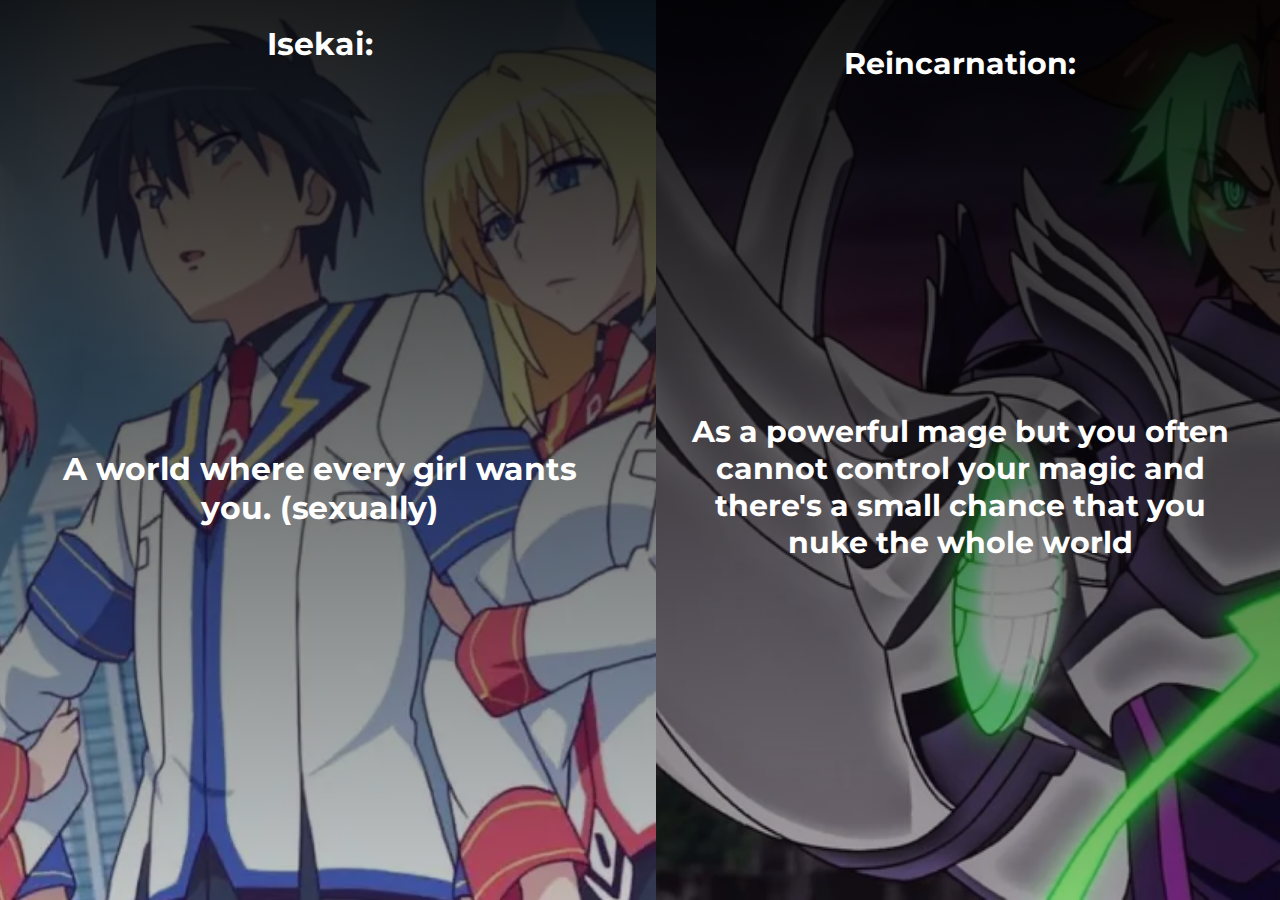
==== index.html @ 97cdf6c4 "Core Commit" ====
<!DOCTYPE html>
<html lang="en">
<head>
    <meta charset="UTF-8">
    <meta http-equiv="X-UA-Compatible" content="IE=edge">
    <meta name="viewport" content="width=device-width, initial-scale=1.0">
    <title>Isekai or Reincarnation</title>
    <link rel="shortcut icon" href="favicon.ico" type="image/x-icon">
    <script src="./index.js" defer></script>
    <link rel="stylesheet" href="style.css">
    <link rel="stylesheet" href="mobile.css">
</head>
<body>
    <div id="gamecanvas">
       <div id="option1">
            <p class="opt1ab">Isekai:</p>
            <p id="option1title">Option1</p>
       </div>
       <div id="option2">
            <p class="opt2ab">Reincarnation:</p>
            <p id="option2title">Option2</p>
       </div> 
    </div>
</body>
</html>
---- style.css ----
@font-face {
    font-family: "Montserrant";
    src: url('./fonts/Montserrat-Bold.ttf');
}

* {
    padding: 0;
    margin: 0;
    box-sizing: border-box;
    overflow: hidden;
}

html {
    background-color: black;
}

div {
    height: 100vh;
}

#gamecanvas {
    display: flex;
    position: relative;
}

#option1 {
    transition: 0.2s ease-in-out;
    background: linear-gradient(rgba(0, 0, 0, 0.9), rgba(0, 0, 0, 0.9));
    background-position: center;
    background-repeat: no-repeat;
    background-size: cover;
    max-width: 50%;
    flex-grow: 1;
    word-wrap: break-word;
}

#option2 {
    transition: 0.2s ease-in-out;
    background: linear-gradient(rgba(0, 0, 0, 0.9), rgba(0, 0, 0, 0.9));
    background-position: center;
    background-repeat: no-repeat;
    background-size: cover;
    max-width: 50%;
    flex-grow: 1;
    word-wrap: break-word;
}

#option1:hover, #option2:hover {
    scale: 105%;
}

#option1title, #option2title {
    margin: 0px 50px;
    position: relative;
    top: 50%;
    text-align: center;
    transform: translateY(-50%);   
    font-family: "Montserrant";
    color: white;
    font-size: 30px;
}

.opt1ab, .opt2ab {
    position: relative;
    font-family: "Montserrant";
    color: white;
    top: 5%;
    font-size: 30px;
    text-align: center;
}

@keyframes fade-out {
    from {
      opacity: 100%;
    }
    to {
      opacity: 0%;
    }
}
  
@keyframes fade-in {
    from {
      opacity: 0%;
    }
    to {
      opacity: 100%;
    }
}
---- mobile.css ----
@font-face {
    font-family: "Montserrat";
    src: url('./fonts/Montserrat-Bold.ttf');
    font-weight: 600;
}

@media only screen and (max-width: 500px) {
    #gamecanvas {
        display: block;
    }

    #option1 {
        width: 100vh;
        max-width: 100%;
        max-height: 50%;
    }
    
    #option2 {
        width: 100vh;
        max-height: 50%;
        max-width: 100%;
    }
    
    #option1:hover, #option2:hover {
        scale: 105%;
    }
    
    #option1title, #option2title {
        margin: 0px 20px;
        font-size: 20px;
    }
    
    .opt1ab, .opt2ab {
        font-size: 20px;
    }
}
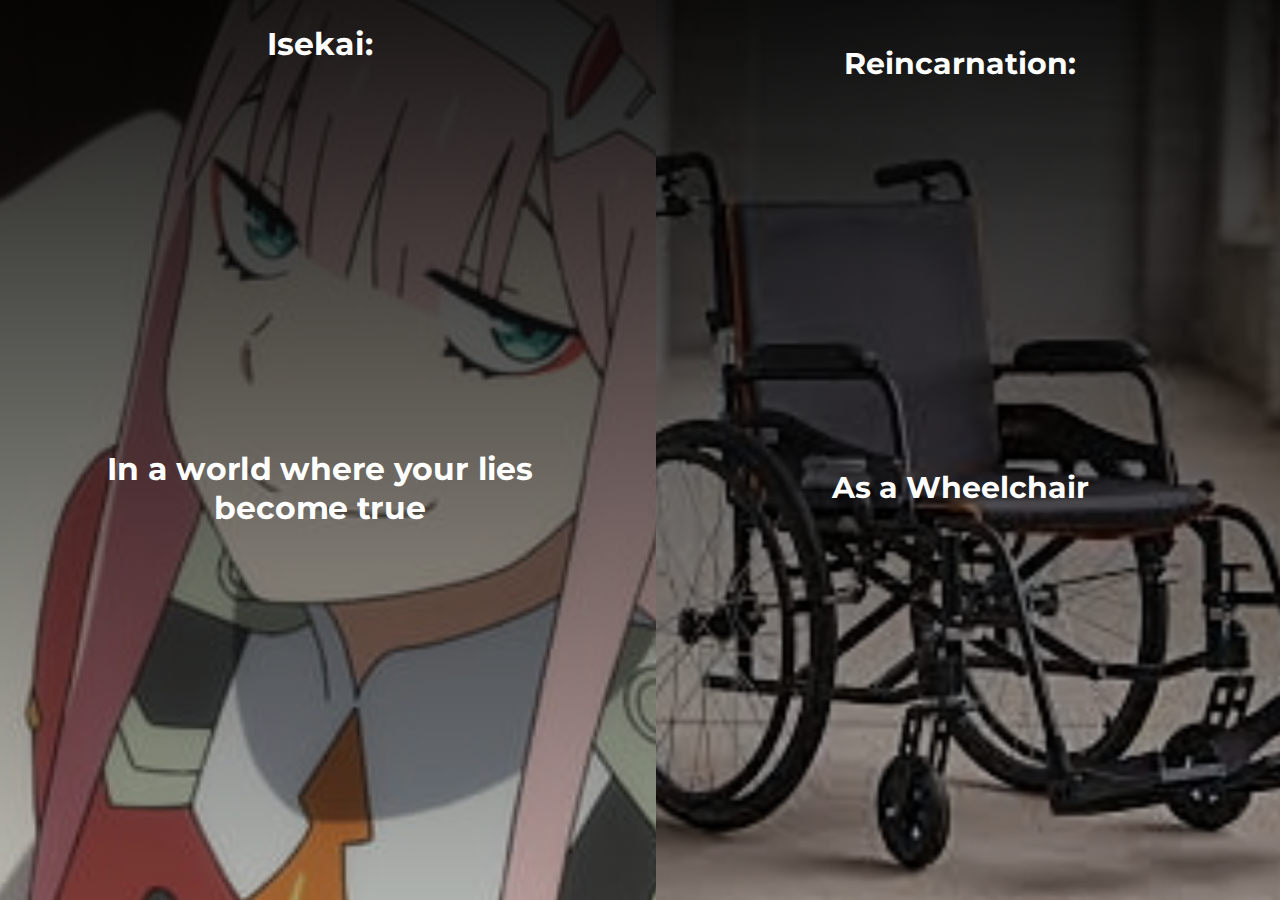
==== commit ddcb08b0: "Meta embed added for sharing" ====
--- a/index.html
+++ b/index.html
@@ -1,3 +1,8 @@
+<!--
+    Credits: https://github.com/Copy05/IsikaiOrReincarnation#credits
+    Copyright 2023 Copy05. All Rights Reserved.
+-->
+
 <!DOCTYPE html>
 <html lang="en">
 <head>
@@ -9,6 +14,12 @@
     <script src="./index.js" defer></script>
     <link rel="stylesheet" href="style.css">
     <link rel="stylesheet" href="mobile.css">
+
+    <meta content="en-us" property="locale"/>
+    <meta content="IsekaiOrReincarnation" property="site_name">
+    <meta content="IsekaiOrReincarnation" property="og:title">
+    <meta content="Would you like to be isekai'd to that universe or reincarnated as that entity. The Anime would you rather game." property="og:description">
+    <meta content="#5b2ed9" data-react-helmet="true" name="theme-color">
 </head>
 <body>
     <div id="gamecanvas">
--- a/style.css
+++ b/style.css
@@ -69,6 +69,26 @@
     text-align: center;
 }
 
+.errorpagecenter {
+    animation: fade-in 1.5s ease-in;
+    transform: translate(-50%, 50%);
+    position: absolute;
+    left: 50%;
+    font-family: "Montserrant";
+    font-size: 80px;
+    color: white;
+}
+
+.epctext:hover {
+    opacity: 60%;
+}
+
+.epctext, .epctext:visited {
+    transition: 0.2s;
+    text-decoration: none;
+    color: white;
+}
+
 @keyframes fade-out {
     from {
       opacity: 100%;
--- a/mobile.css
+++ b/mobile.css
@@ -24,13 +24,12 @@
     #option1:hover, #option2:hover {
         scale: 105%;
     }
+
+    #option1title, #option2title, .opt1ab, .opt2ab {
+        font-size: 18px;
+    }
     
     #option1title, #option2title {
         margin: 0px 20px;
-        font-size: 20px;
-    }
-    
-    .opt1ab, .opt2ab {
-        font-size: 20px;
     }
 }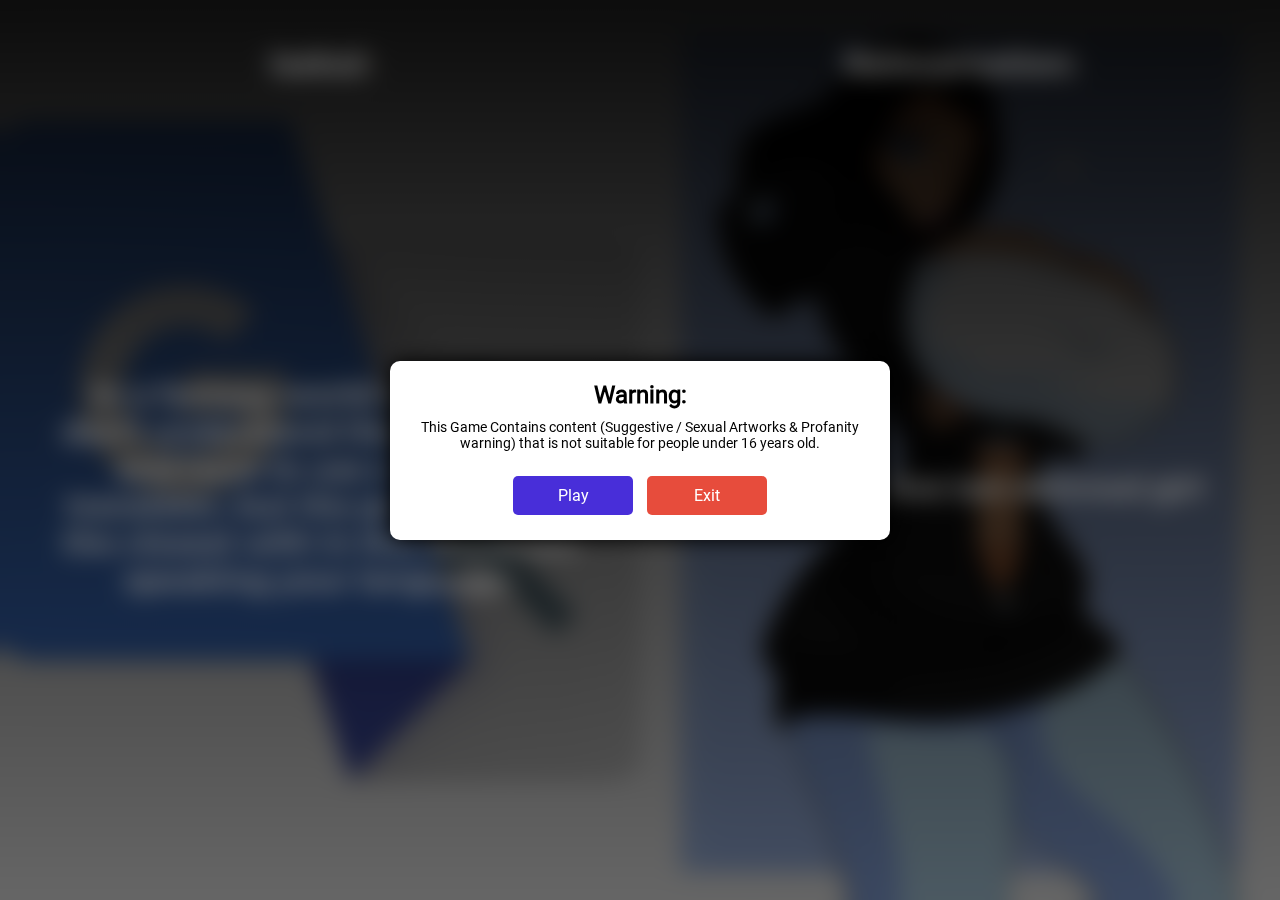
==== commit f77c8bff: "added a warning modal." ====
--- a/index.html
+++ b/index.html
@@ -12,8 +12,13 @@
     <title>Isekai or Reincarnation</title>
     <link rel="shortcut icon" href="favicon.ico" type="image/x-icon">
     <script src="./index.js" defer></script>
+    <script src="./utils.js" defer></script>
+
+    <link rel="preload" href="modal.css" as="style">
+
     <link rel="stylesheet" href="style.css">
     <link rel="stylesheet" href="mobile.css">
+    <link rel="stylesheet" href="modal.css">
 
     <meta content="en-us" property="locale"/>
     <meta content="IsekaiOrReincarnation" property="site_name">
@@ -22,15 +27,55 @@
     <meta content="#5b2ed9" data-react-helmet="true" name="theme-color">
 </head>
 <body>
-    <div id="gamecanvas">
-       <div id="option1">
+    <div id="gamecanvas" class="full-height">
+       <div id="option1" class="full-height">
             <p class="opt1ab">Isekai:</p>
             <p id="option1title">Option1</p>
        </div>
-       <div id="option2">
+       <div id="option2" class="full-height">
             <p class="opt2ab">Reincarnation:</p>
             <p id="option2title">Option2</p>
        </div> 
     </div>
+
+    <div id="disclaimerModal" class="modal">
+        <div class="modal-content">
+            <p class="modal-title">Warning:</p>
+            <p class="modal-text">This Game Contains content (Suggestive / Sexual Artworks & Profanity warning) that is not suitable for people under 16 years old.</p>
+            <div class="modal-btn-container">
+                <button class="play-button" onclick="playGame()">Play</button>
+                <!--<button class="sfw-button" onclick="continueInSFWMode()">Continue in SFW Mode</button> -->
+                <button class="exit-button" onclick="exitGame()">Exit</button>
+            </div>
+        </div>
+    </div>
+
+    <script>
+        function handleModal() {
+            if (getCookie('modalAgreed') !== 'true') {
+                document.getElementById('disclaimerModal').style.display = 'flex';
+            }
+        }
+
+        function closeModal() {
+            document.getElementById('disclaimerModal').style.display = 'none';
+        }
+
+        function playGame() {
+            setCookie('modalAgreed', 'true', 365);
+            closeModal();
+        }
+
+        /* function continueInSFWMode() {
+            safe_mode = true;
+            closeModal();
+        } */
+
+        function exitGame() {
+            history.back()
+        }
+
+        window.onload = handleModal;
+    </script>
 </body>
 </html>--- a/modal.css
+++ b/modal.css
@@ -0,0 +1,103 @@
+@font-face {
+    font-family: "Roboto";
+    src: url('./fonts/Roboto-Regular.ttf');
+}
+
+.modal {
+    font-family: "Roboto";
+    display: none;
+    position: fixed;
+    top: 0;
+    left: 0;
+    width: 100%;
+    height: 100%;
+    background-color: rgba(0, 0, 0, 0.5);
+    backdrop-filter: blur(12px);
+    z-index: 1000;
+    justify-content: center;
+    align-items: center;
+}
+
+.modal-content {
+    background: white;
+    border-radius: 10px;
+    padding: 20px;
+    text-align: center;
+    width: 90%;
+    max-width: 500px;
+    position: relative;
+    box-shadow: black 0 0 20px;
+}
+
+.modal-title {
+    font-size: 24px;
+    font-weight: bold;
+}
+
+.modal-text {
+    margin: 10px 0 20px 0;
+    font-size: 14px;
+}
+
+.modal-content button {
+    margin: 5px;
+    padding: 10px 20px;
+    border: none;
+    border-radius: 5px;
+    cursor: pointer;
+}
+
+.play-button, .sfw-button, .exit-button {
+    font-family: "Roboto";
+    font-size: 16px;
+    transition: 0.15s;
+    width: 120px;
+}
+
+.modal-content .play-button {
+    background-color: #482ed9;
+    color: white;
+}
+
+.play-button:hover {
+    background-color: #5070ff;
+}
+
+.modal-content .sfw-button {
+    background-color: #f0f0f0;
+}
+
+.sfw-button:hover {
+    background-color: #dbdbdb;
+}
+
+.modal-content .exit-button {
+    background-color: #e74c3c;
+    color: white;
+}
+
+.exit-button:hover {
+    background-color: #ff7464;
+}
+
+.modal .close-button {
+    position: absolute;
+    top: 10px;
+    right: 10px;
+    background: #e74c3c;
+    border: none;
+    color: white;
+    border-radius: 50%;
+    width: 30px;
+    height: 30px;
+    cursor: pointer;
+    font-size: 20px;
+}
+
+@media only screen and (max-width: 600px) {
+    .modal-btn-container, .play-button, .sfw-button, .exit-button {
+        display: block;
+        width: 100%;
+        margin: 2px;
+    }
+}--- a/style.css
+++ b/style.css
@@ -14,7 +14,7 @@
     background-color: black;
 }
 
-div {
+.full-height {
     height: 100vh;
 }
 
--- a/mobile.css
+++ b/mobile.css
@@ -4,7 +4,7 @@
     font-weight: 600;
 }
 
-@media only screen and (max-width: 500px) {
+@media only screen and (max-width: 600px) {
     #gamecanvas {
         display: block;
     }
--- a/modal.css
+++ b/modal.css
@@ -0,0 +1,103 @@
+@font-face {
+    font-family: "Roboto";
+    src: url('./fonts/Roboto-Regular.ttf');
+}
+
+.modal {
+    font-family: "Roboto";
+    display: none;
+    position: fixed;
+    top: 0;
+    left: 0;
+    width: 100%;
+    height: 100%;
+    background-color: rgba(0, 0, 0, 0.5);
+    backdrop-filter: blur(12px);
+    z-index: 1000;
+    justify-content: center;
+    align-items: center;
+}
+
+.modal-content {
+    background: white;
+    border-radius: 10px;
+    padding: 20px;
+    text-align: center;
+    width: 90%;
+    max-width: 500px;
+    position: relative;
+    box-shadow: black 0 0 20px;
+}
+
+.modal-title {
+    font-size: 24px;
+    font-weight: bold;
+}
+
+.modal-text {
+    margin: 10px 0 20px 0;
+    font-size: 14px;
+}
+
+.modal-content button {
+    margin: 5px;
+    padding: 10px 20px;
+    border: none;
+    border-radius: 5px;
+    cursor: pointer;
+}
+
+.play-button, .sfw-button, .exit-button {
+    font-family: "Roboto";
+    font-size: 16px;
+    transition: 0.15s;
+    width: 120px;
+}
+
+.modal-content .play-button {
+    background-color: #482ed9;
+    color: white;
+}
+
+.play-button:hover {
+    background-color: #5070ff;
+}
+
+.modal-content .sfw-button {
+    background-color: #f0f0f0;
+}
+
+.sfw-button:hover {
+    background-color: #dbdbdb;
+}
+
+.modal-content .exit-button {
+    background-color: #e74c3c;
+    color: white;
+}
+
+.exit-button:hover {
+    background-color: #ff7464;
+}
+
+.modal .close-button {
+    position: absolute;
+    top: 10px;
+    right: 10px;
+    background: #e74c3c;
+    border: none;
+    color: white;
+    border-radius: 50%;
+    width: 30px;
+    height: 30px;
+    cursor: pointer;
+    font-size: 20px;
+}
+
+@media only screen and (max-width: 600px) {
+    .modal-btn-container, .play-button, .sfw-button, .exit-button {
+        display: block;
+        width: 100%;
+        margin: 2px;
+    }
+}